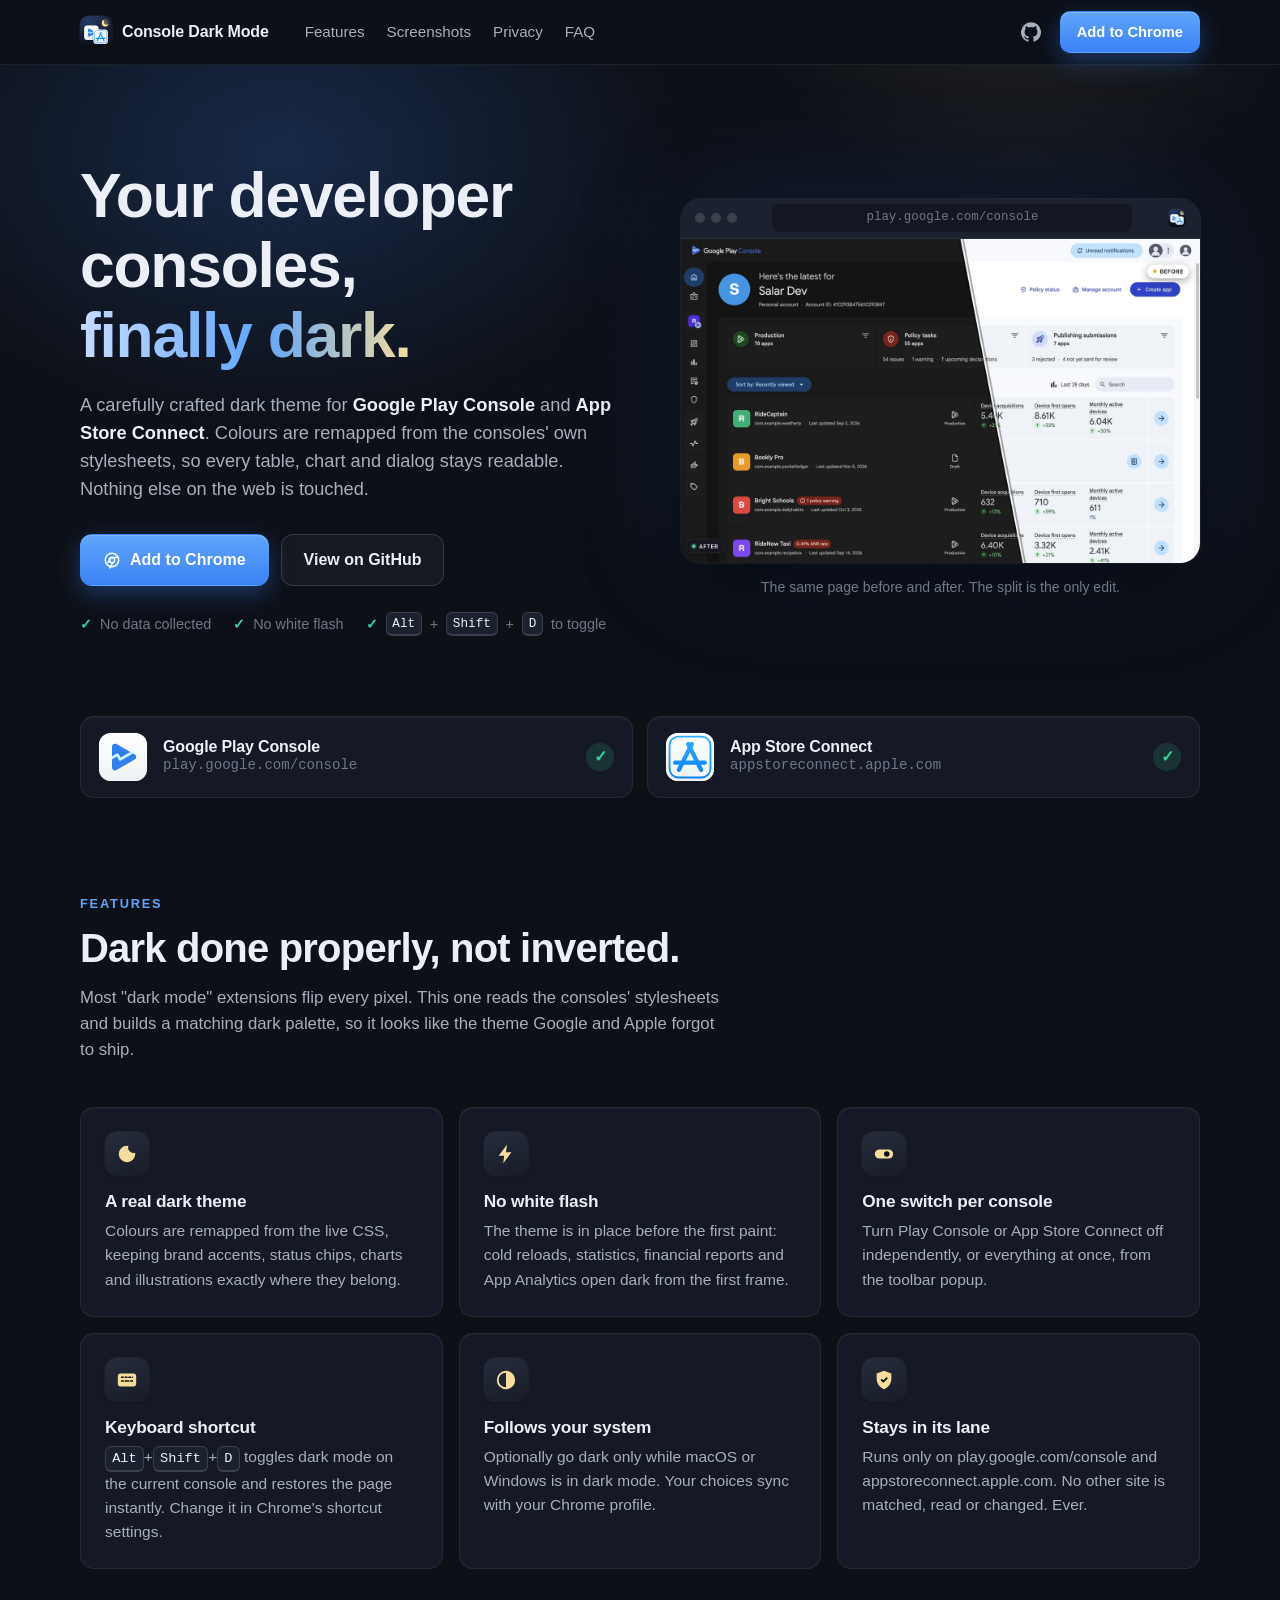
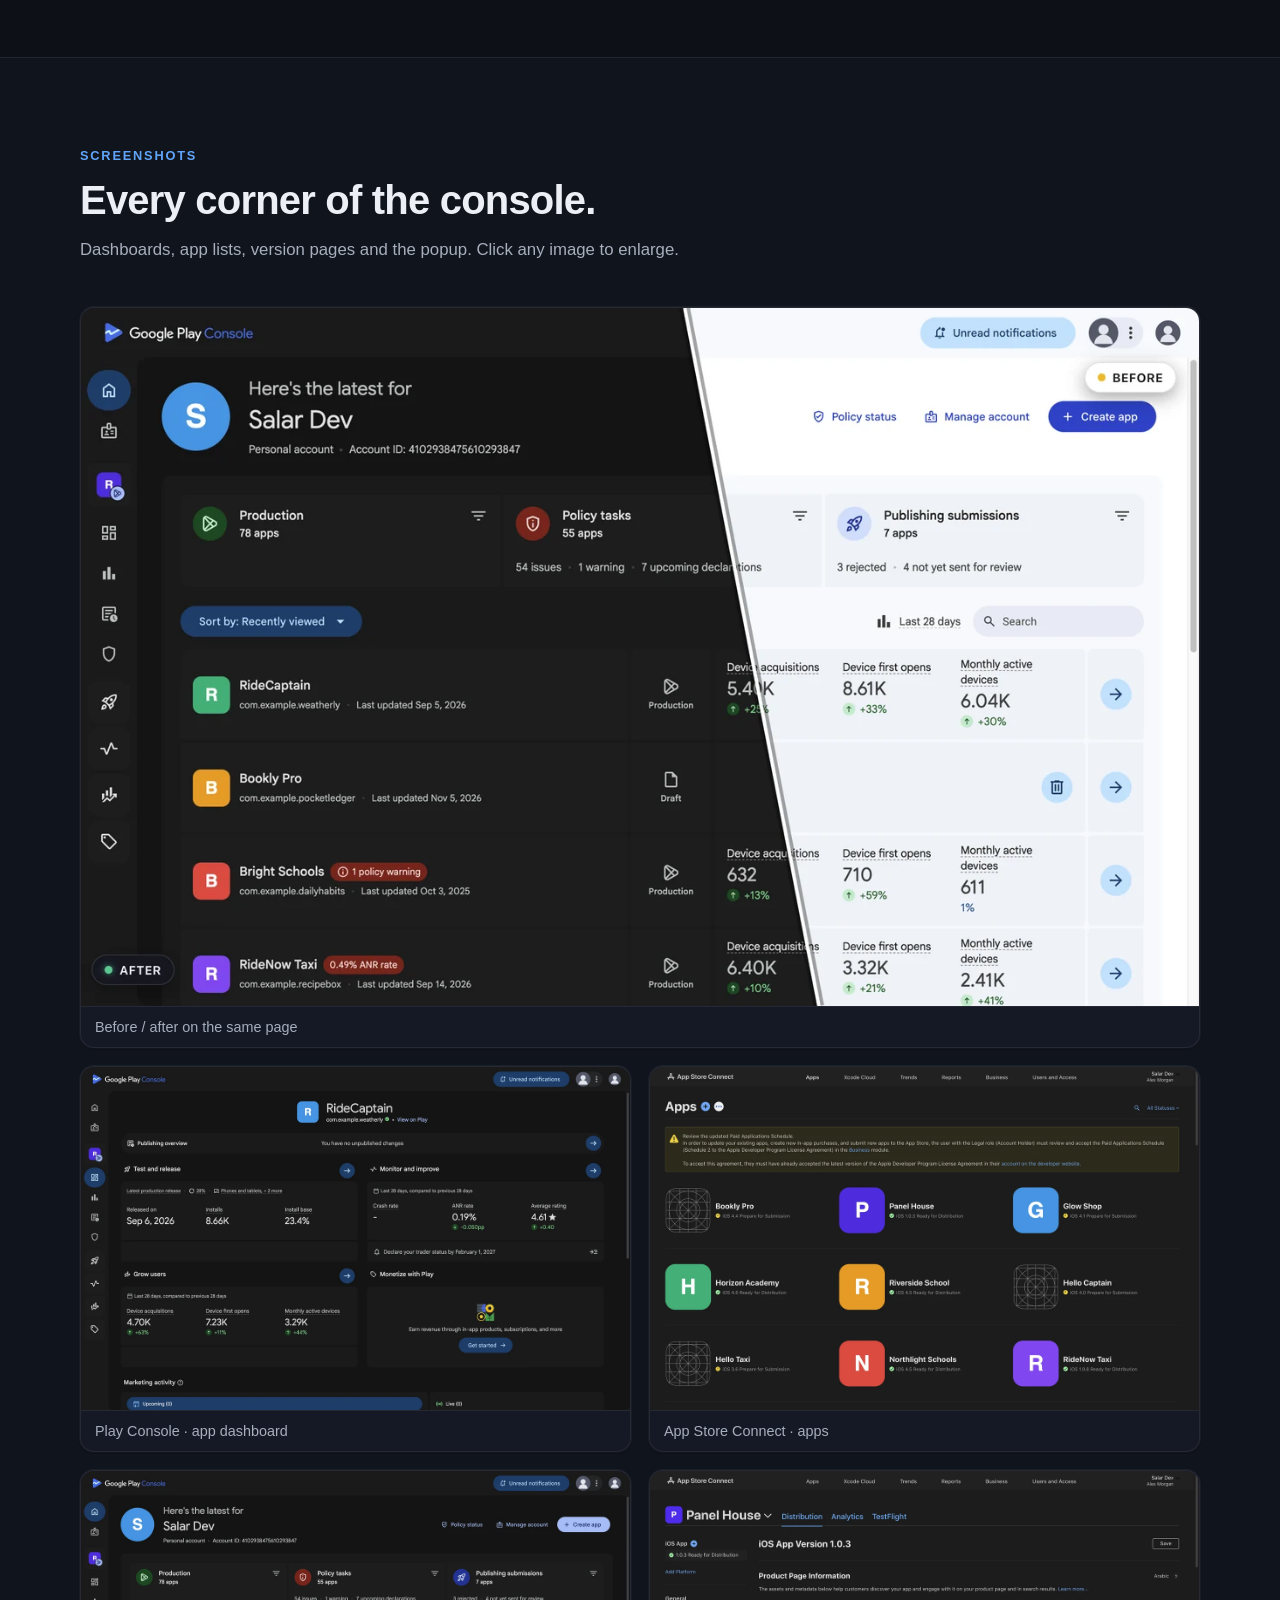
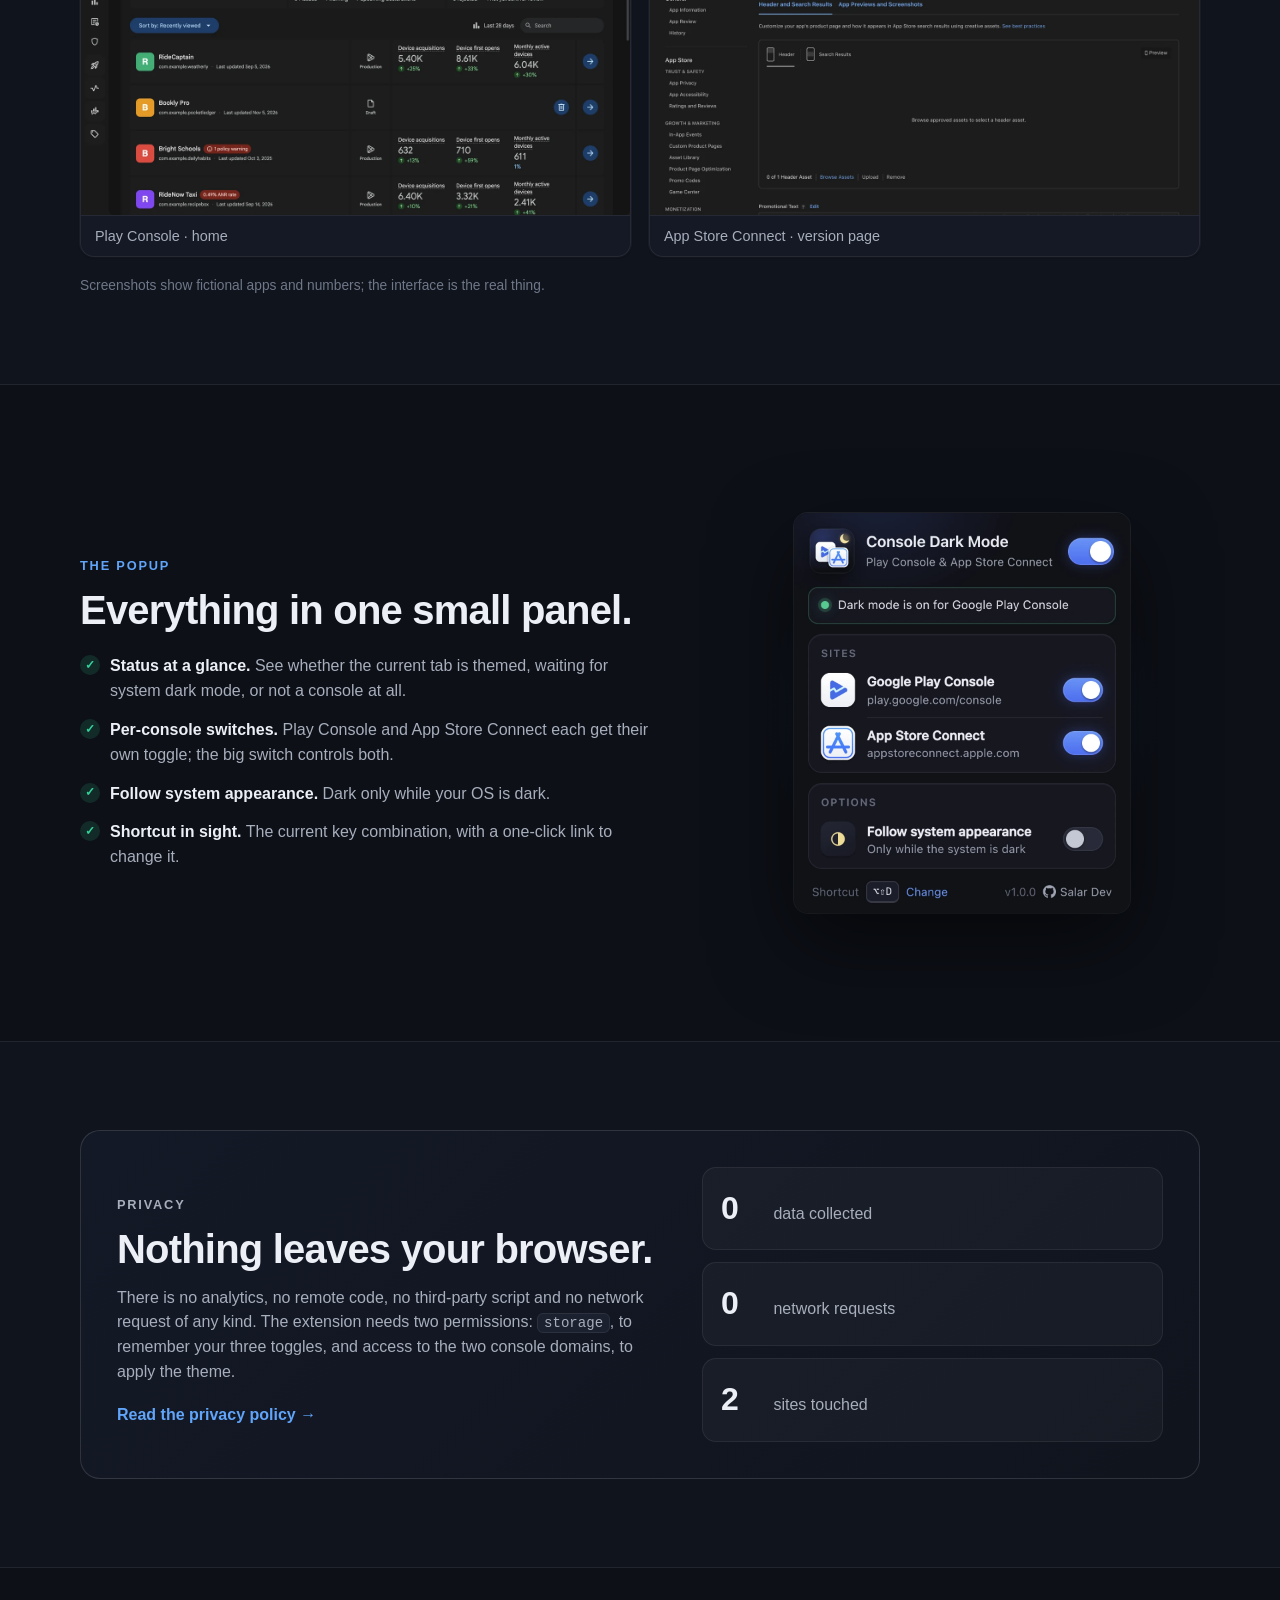
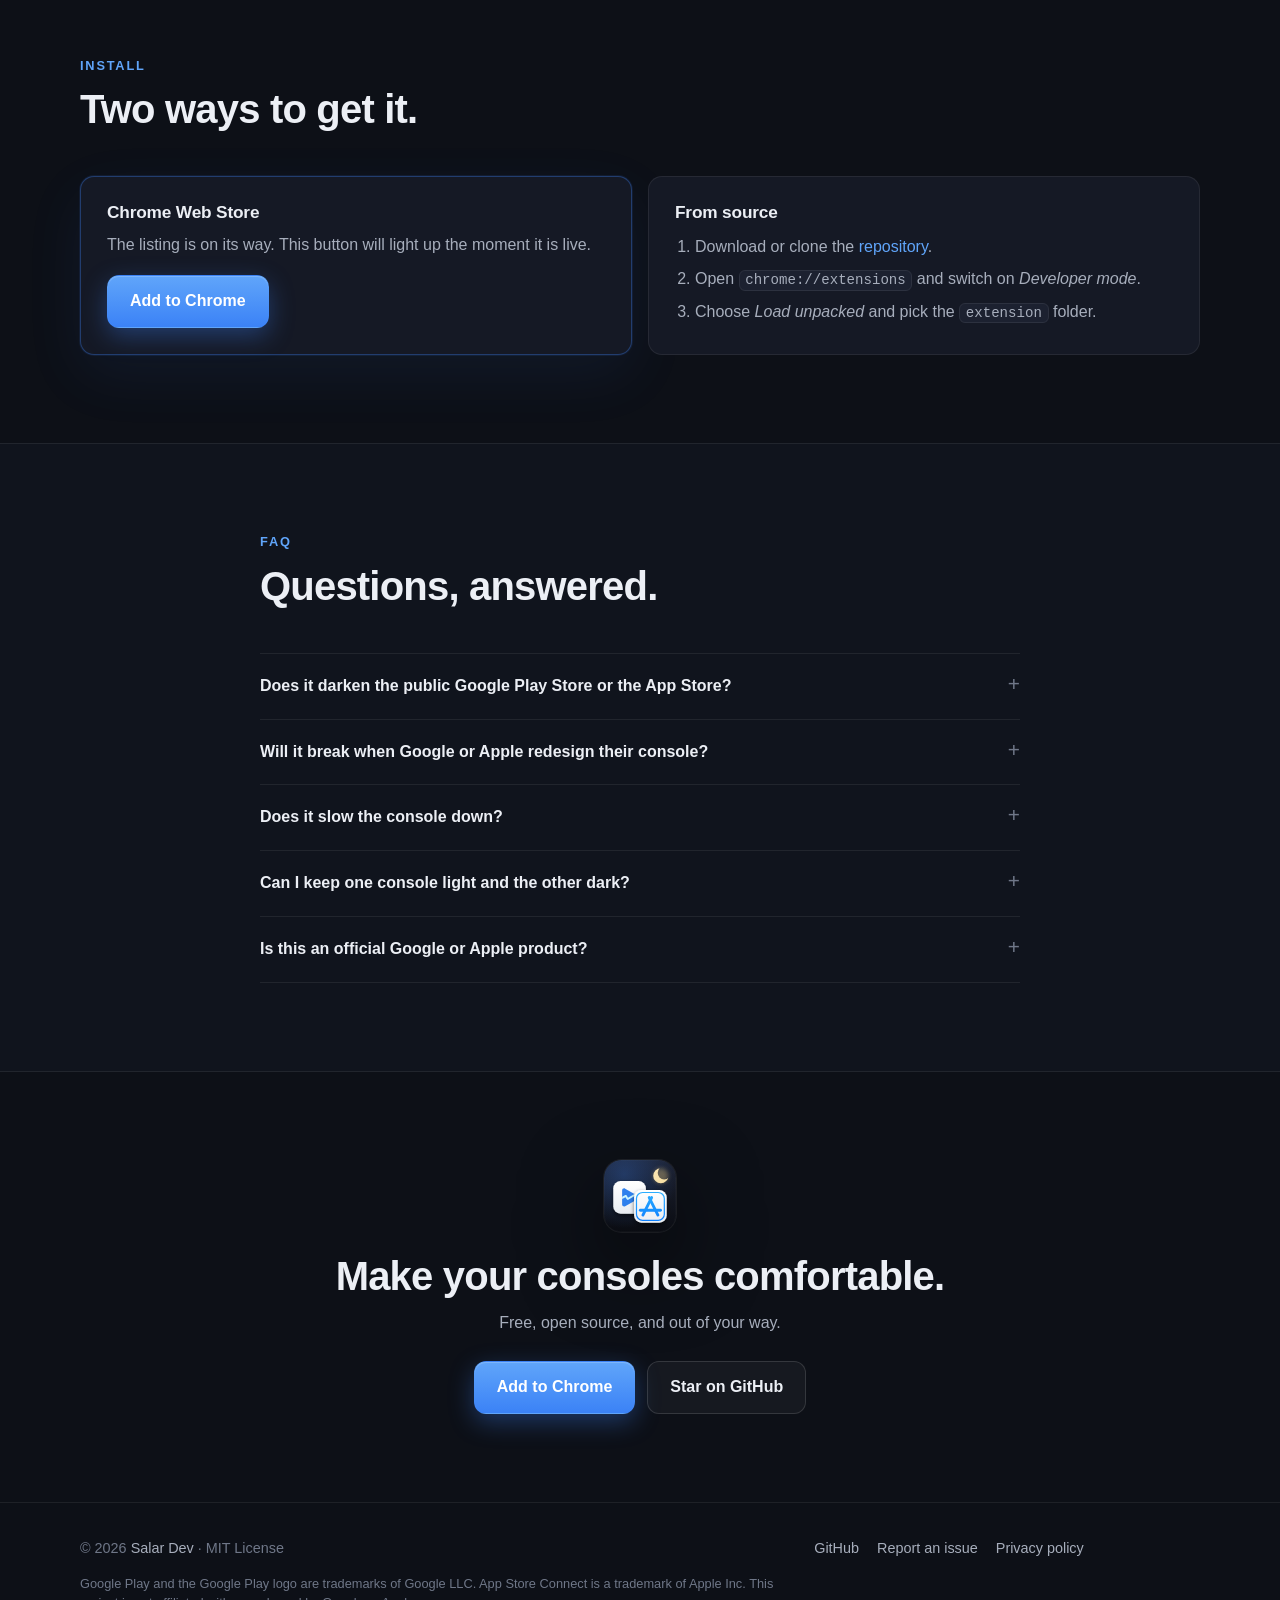
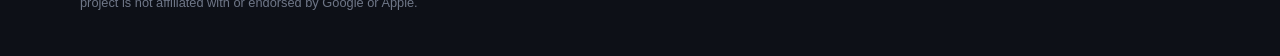
==== docs/index.html @ 0fd76e7f "Console Dark Mode 1.0.0: extension, store assets and website Dark theme for Google Play Console and " ====
<!doctype html>
<html lang="en" data-store-url="">
<head>
  <meta charset="utf-8">
  <meta name="viewport" content="width=device-width, initial-scale=1">
  <title>Console Dark Mode — dark theme for Google Play Console &amp; App Store Connect</title>
  <meta name="description" content="A carefully crafted dark theme for Google Play Console and App Store Connect. One switch per console, no white flash, no data collected. Free and open source Chrome extension.">
  <meta name="color-scheme" content="dark">
  <meta name="theme-color" content="#0d1017">
  <link rel="icon" href="assets/icon.svg" type="image/svg+xml">
  <link rel="icon" href="assets/icon-128.png" sizes="128x128" type="image/png">
  <link rel="apple-touch-icon" href="assets/apple-touch-icon.png">
  <link rel="canonical" href="https://salar-dev.github.io/console-dark-mode/">
  <meta property="og:type" content="website">
  <meta property="og:site_name" content="Console Dark Mode">
  <meta property="og:title" content="Console Dark Mode — your developer consoles, finally dark">
  <meta property="og:description" content="A carefully crafted dark theme for Google Play Console and App Store Connect. One switch per console, no white flash, no data collected.">
  <meta property="og:url" content="https://salar-dev.github.io/console-dark-mode/">
  <meta property="og:image" content="https://salar-dev.github.io/console-dark-mode/assets/og.png">
  <meta property="og:image:width" content="1200">
  <meta property="og:image:height" content="630">
  <meta name="twitter:card" content="summary_large_image">
  <link rel="stylesheet" href="style.css">
</head>
<body>

<a class="skip" href="#features">Skip to content</a>

<header class="nav">
  <div class="container nav__inner">
    <a class="brand" href="#top" aria-label="Console Dark Mode, home">
      <img src="assets/icon.svg" width="32" height="32" alt="">
      <span>Console Dark Mode</span>
    </a>
    <nav class="nav__links" aria-label="Sections">
      <a href="#features">Features</a>
      <a href="#screenshots">Screenshots</a>
      <a href="#privacy">Privacy</a>
      <a href="#faq">FAQ</a>
    </nav>
    <div class="nav__actions">
      <a class="icon-link" href="https://github.com/salar-dev/console-dark-mode" target="_blank" rel="noopener" aria-label="GitHub repository">
        <svg viewBox="0 0 16 16" width="20" height="20" aria-hidden="true" fill="currentColor"><path d="M8 .2a8 8 0 0 0-2.53 15.59c.4.07.55-.17.55-.38v-1.49c-2.23.48-2.7-.95-2.7-.95-.36-.92-.89-1.17-.89-1.17-.72-.5.06-.49.06-.49.8.06 1.23.83 1.23.83.71 1.22 1.87.87 2.33.66.07-.52.28-.87.5-1.07-1.78-.2-3.64-.89-3.64-3.95 0-.87.31-1.59.82-2.15-.08-.2-.36-1.02.08-2.12 0 0 .67-.21 2.2.82a7.6 7.6 0 0 1 4 0c1.53-1.03 2.2-.82 2.2-.82.44 1.1.16 1.92.08 2.12.51.56.82 1.28.82 2.15 0 3.07-1.87 3.75-3.65 3.95.29.25.54.73.54 1.48v2.2c0 .21.15.46.55.38A8 8 0 0 0 8 .2z"/></svg>
      </a>
      <a class="btn btn--primary btn--sm js-store" href="#install">Add to Chrome</a>
    </div>
  </div>
</header>

<main id="top">

  <!-- Hero -->
  <section class="hero">
    <div class="container hero__grid">
      <div class="hero__copy">
        <h1>Your developer consoles,<br><em>finally dark.</em></h1>
        <p class="lead">A carefully crafted dark theme for <strong>Google Play Console</strong> and <strong>App Store Connect</strong>. Colours are remapped from the consoles' own stylesheets, so every table, chart and dialog stays readable. Nothing else on the web is touched.</p>
        <div class="hero__cta">
          <a class="btn btn--primary js-store" href="#install">
            <svg viewBox="0 0 24 24" width="18" height="18" aria-hidden="true" fill="none" stroke="currentColor" stroke-width="2" stroke-linecap="round" stroke-linejoin="round"><circle cx="12" cy="12" r="9"/><circle cx="12" cy="12" r="3.5"/><path d="M12 8.5h8.2M6.6 15.6l4.1-7.1M13.3 15.5l-4.1 7"/></svg>
            Add to Chrome
          </a>
          <a class="btn btn--ghost" href="https://github.com/salar-dev/console-dark-mode" target="_blank" rel="noopener">View on GitHub</a>
        </div>
        <ul class="hero__meta" aria-label="Highlights">
          <li>No data collected</li>
          <li>No white flash</li>
          <li><kbd>Alt</kbd>+<kbd>Shift</kbd>+<kbd>D</kbd> to toggle</li>
        </ul>
      </div>
      <figure class="hero__visual">
        <div class="browser">
          <div class="browser__bar" aria-hidden="true">
            <span class="browser__dots"><i></i><i></i><i></i></span>
            <span class="browser__url">play.google.com/console</span>
            <img class="browser__ext" src="assets/icon.svg" width="18" height="18" alt="">
          </div>
          <img src="assets/before-after.webp" width="1280" height="800" alt="Google Play Console home page, light on the right and dark on the left" fetchpriority="high">
        </div>
        <figcaption>The same page before and after. The split is the only edit.</figcaption>
      </figure>
    </div>
  </section>

  <!-- Supported consoles -->
  <section class="consoles" aria-labelledby="consoles-title">
    <div class="container">
      <h2 id="consoles-title" class="visually-hidden">Supported consoles</h2>
      <div class="consoles__grid">
        <div class="console-card">
          <img src="assets/play-console.svg" width="48" height="48" alt="">
          <div>
            <h3>Google Play Console</h3>
            <p>play.google.com/console</p>
          </div>
          <span class="check" aria-label="Supported">✓</span>
        </div>
        <div class="console-card">
          <img src="assets/app-store-connect.svg" width="48" height="48" alt="">
          <div>
            <h3>App Store Connect</h3>
            <p>appstoreconnect.apple.com</p>
          </div>
          <span class="check" aria-label="Supported">✓</span>
        </div>
      </div>
    </div>
  </section>

  <!-- Features -->
  <section id="features" class="section">
    <div class="container">
      <header class="section__head">
        <p class="kicker">Features</p>
        <h2>Dark done properly, not inverted.</h2>
        <p>Most "dark mode" extensions flip every pixel. This one reads the consoles' stylesheets and builds a matching dark palette, so it looks like the theme Google and Apple forgot to ship.</p>
      </header>
      <div class="features">
        <article class="feature">
          <span class="feature__icon"><svg viewBox="0 0 24 24" aria-hidden="true"><path d="M12 3a9 9 0 1 0 9 9c0-.5 0-.9-.1-1.4A6 6 0 0 1 13.4 3.1 9 9 0 0 0 12 3z"/></svg></span>
          <h3>A real dark theme</h3>
          <p>Colours are remapped from the live CSS, keeping brand accents, status chips, charts and illustrations exactly where they belong.</p>
        </article>
        <article class="feature">
          <span class="feature__icon"><svg viewBox="0 0 24 24" aria-hidden="true"><path d="M13 2 4 14h6l-1 8 9-12h-6l1-8z"/></svg></span>
          <h3>No white flash</h3>
          <p>The theme is in place before the first paint: cold reloads, statistics, financial reports and App Analytics open dark from the first frame.</p>
        </article>
        <article class="feature">
          <span class="feature__icon"><svg viewBox="0 0 24 24" aria-hidden="true"><rect x="2" y="7" width="20" height="10" rx="5"/><circle cx="15" cy="12" r="3" fill="var(--bg)"/></svg></span>
          <h3>One switch per console</h3>
          <p>Turn Play Console or App Store Connect off independently, or everything at once, from the toolbar popup.</p>
        </article>
        <article class="feature">
          <span class="feature__icon"><svg viewBox="0 0 24 24" aria-hidden="true"><rect x="2" y="5" width="20" height="14" rx="3"/><path d="M6 9h2M10 9h2M14 9h2M18 9h0M6 13h2M10 13h4M16 13h2" stroke="var(--bg)" stroke-width="1.6" stroke-linecap="round"/></svg></span>
          <h3>Keyboard shortcut</h3>
          <p><kbd>Alt</kbd>+<kbd>Shift</kbd>+<kbd>D</kbd> toggles dark mode on the current console and restores the page instantly. Change it in Chrome's shortcut settings.</p>
        </article>
        <article class="feature">
          <span class="feature__icon"><svg viewBox="0 0 24 24" aria-hidden="true"><circle cx="12" cy="12" r="9" fill="none" stroke="currentColor" stroke-width="2"/><path d="M12 3a9 9 0 0 1 0 18z"/></svg></span>
          <h3>Follows your system</h3>
          <p>Optionally go dark only while macOS or Windows is in dark mode. Your choices sync with your Chrome profile.</p>
        </article>
        <article class="feature">
          <span class="feature__icon"><svg viewBox="0 0 24 24" aria-hidden="true"><path d="M12 2 4 5v6c0 5 3.4 9.3 8 11 4.6-1.7 8-6 8-11V5l-8-3z"/><path d="m9.5 12 1.8 1.8L15 10" fill="none" stroke="var(--bg)" stroke-width="2" stroke-linecap="round" stroke-linejoin="round"/></svg></span>
          <h3>Stays in its lane</h3>
          <p>Runs only on play.google.com/console and appstoreconnect.apple.com. No other site is matched, read or changed. Ever.</p>
        </article>
      </div>
    </div>
  </section>

  <!-- Screenshots -->
  <section id="screenshots" class="section section--alt">
    <div class="container">
      <header class="section__head">
        <p class="kicker">Screenshots</p>
        <h2>Every corner of the console.</h2>
        <p>Dashboards, app lists, version pages and the popup. Click any image to enlarge.</p>
      </header>
      <div class="shots">
        <button class="shot shot--wide" type="button" data-full="assets/before-after.webp" data-alt="Google Play Console home, before and after">
          <img src="assets/before-after.webp" width="1280" height="800" alt="Google Play Console home, before and after" loading="lazy">
          <span>Before / after on the same page</span>
        </button>
        <button class="shot" type="button" data-full="assets/play-console-dashboard.webp" data-alt="Google Play Console app dashboard in dark mode">
          <img src="assets/play-console-dashboard.webp" width="1280" height="800" alt="Google Play Console app dashboard in dark mode" loading="lazy">
          <span>Play Console · app dashboard</span>
        </button>
        <button class="shot" type="button" data-full="assets/app-store-connect-apps.webp" data-alt="App Store Connect apps list in dark mode">
          <img src="assets/app-store-connect-apps.webp" width="1280" height="800" alt="App Store Connect apps list in dark mode" loading="lazy">
          <span>App Store Connect · apps</span>
        </button>
        <button class="shot" type="button" data-full="assets/play-console-home.webp" data-alt="Google Play Console home in dark mode">
          <img src="assets/play-console-home.webp" width="1280" height="800" alt="Google Play Console home in dark mode" loading="lazy">
          <span>Play Console · home</span>
        </button>
        <button class="shot" type="button" data-full="assets/app-store-connect-app.webp" data-alt="App Store Connect app version page in dark mode">
          <img src="assets/app-store-connect-app.webp" width="1280" height="800" alt="App Store Connect app version page in dark mode" loading="lazy">
          <span>App Store Connect · version page</span>
        </button>
      </div>
      <p class="note">Screenshots show fictional apps and numbers; the interface is the real thing.</p>
    </div>
  </section>

  <!-- Popup -->
  <section class="section popup-section" aria-labelledby="popup-title">
    <div class="container popup-section__grid">
      <div>
        <p class="kicker">The popup</p>
        <h2 id="popup-title">Everything in one small panel.</h2>
        <ul class="checklist">
          <li><strong>Status at a glance.</strong> See whether the current tab is themed, waiting for system dark mode, or not a console at all.</li>
          <li><strong>Per-console switches.</strong> Play Console and App Store Connect each get their own toggle; the big switch controls both.</li>
          <li><strong>Follow system appearance.</strong> Dark only while your OS is dark.</li>
          <li><strong>Shortcut in sight.</strong> The current key combination, with a one-click link to change it.</li>
        </ul>
      </div>
      <figure class="popup-figure">
        <img src="assets/popup-ui.webp" width="1008" height="1200" alt="The extension popup: a master switch, a status line, switches for Google Play Console and App Store Connect, and a follow-system option" loading="lazy">
      </figure>
    </div>
  </section>

  <!-- Privacy -->
  <section id="privacy" class="section section--alt">
    <div class="container">
      <div class="privacy-card">
        <div>
          <p class="kicker">Privacy</p>
          <h2>Nothing leaves your browser.</h2>
          <p>There is no analytics, no remote code, no third-party script and no network request of any kind. The extension needs two permissions: <code>storage</code>, to remember your three toggles, and access to the two console domains, to apply the theme.</p>
          <a class="link-arrow" href="privacy.html">Read the privacy policy</a>
        </div>
        <ul class="privacy-facts" aria-label="Privacy facts">
          <li><span>0</span>data collected</li>
          <li><span>0</span>network requests</li>
          <li><span>2</span>sites touched</li>
        </ul>
      </div>
    </div>
  </section>

  <!-- Install -->
  <section id="install" class="section">
    <div class="container">
      <header class="section__head">
        <p class="kicker">Install</p>
        <h2>Two ways to get it.</h2>
      </header>
      <div class="install">
        <article class="install__card install__card--store">
          <h3>Chrome Web Store</h3>
          <p class="js-store-copy">The listing is on its way. This button will light up the moment it is live.</p>
          <a class="btn btn--primary js-store" href="#install">Add to Chrome</a>
        </article>
        <article class="install__card">
          <h3>From source</h3>
          <ol>
            <li>Download or clone the <a href="https://github.com/salar-dev/console-dark-mode" target="_blank" rel="noopener">repository</a>.</li>
            <li>Open <code>chrome://extensions</code> and switch on <em>Developer mode</em>.</li>
            <li>Choose <em>Load unpacked</em> and pick the <code>extension</code> folder.</li>
          </ol>
        </article>
      </div>
    </div>
  </section>

  <!-- FAQ -->
  <section id="faq" class="section section--alt">
    <div class="container container--narrow">
      <header class="section__head">
        <p class="kicker">FAQ</p>
        <h2>Questions, answered.</h2>
      </header>
      <details>
        <summary>Does it darken the public Google Play Store or the App Store?</summary>
        <p>No. It only runs on the two developer consoles: play.google.com/console and appstoreconnect.apple.com. The public stores, Google Search, Gmail and everything else are left exactly as they are.</p>
      </details>
      <details>
        <summary>Will it break when Google or Apple redesign their console?</summary>
        <p>The dark palette is generated from the consoles' live stylesheets rather than hard-coded, so most changes are absorbed automatically. If something looks off after an update, open an issue on GitHub with a screenshot and the page URL.</p>
      </details>
      <details>
        <summary>Does it slow the console down?</summary>
        <p>No. It is a stylesheet injected before the first paint plus a small script that keeps the theme in sync with the page. There are no network requests.</p>
      </details>
      <details>
        <summary>Can I keep one console light and the other dark?</summary>
        <p>Yes. Each console has its own switch in the popup. The keyboard shortcut toggles the console you are currently on.</p>
      </details>
      <details>
        <summary>Is this an official Google or Apple product?</summary>
        <p>No. Console Dark Mode is an independent, open-source project by Salar Dev and is not affiliated with or endorsed by Google or Apple.</p>
      </details>
    </div>
  </section>

  <!-- Final CTA -->
  <section class="section cta-final">
    <div class="container">
      <img src="assets/icon.svg" width="72" height="72" alt="">
      <h2>Make your consoles comfortable.</h2>
      <p>Free, open source, and out of your way.</p>
      <div class="hero__cta hero__cta--center">
        <a class="btn btn--primary js-store" href="#install">Add to Chrome</a>
        <a class="btn btn--ghost" href="https://github.com/salar-dev/console-dark-mode" target="_blank" rel="noopener">Star on GitHub</a>
      </div>
    </div>
  </section>

</main>

<footer class="footer">
  <div class="container footer__inner">
    <p>© <span id="year">2026</span> <a href="https://github.com/salar-dev" target="_blank" rel="noopener">Salar Dev</a> · MIT License</p>
    <nav aria-label="Footer">
      <a href="https://github.com/salar-dev/console-dark-mode" target="_blank" rel="noopener">GitHub</a>
      <a href="https://github.com/salar-dev/console-dark-mode/issues" target="_blank" rel="noopener">Report an issue</a>
      <a href="privacy.html">Privacy policy</a>
    </nav>
    <p class="footer__legal">Google Play and the Google Play logo are trademarks of Google LLC. App Store Connect is a trademark of Apple Inc. This project is not affiliated with or endorsed by Google or Apple.</p>
  </div>
</footer>

<dialog id="lightbox" class="lightbox" aria-label="Enlarged screenshot">
  <button class="lightbox__close" type="button" aria-label="Close">×</button>
  <img src="" alt="">
</dialog>

<script src="main.js"></script>
</body>
</html>
---- docs/style.css ----
/* Console Dark Mode — landing page. Plain CSS, system fonts, no external requests. */

:root {
  color-scheme: dark;
  --bg: #0d1017;
  --bg-2: #10141d;
  --surface: #151925;
  --surface-2: #1c2130;
  --line: rgba(255, 255, 255, 0.07);
  --line-strong: rgba(255, 255, 255, 0.13);
  --text: #eceff5;
  --text-2: #a7aebc;
  --text-3: #6f7788;
  --accent: #3b82f6;
  --accent-2: #60a5fa;
  --ok: #34d399;
  --moon: #f6dd9d;
  --radius: 14px;
  --radius-lg: 20px;
  --shadow: 0 1px 2px rgba(0, 0, 0, 0.45), 0 0 0 1px rgba(255, 255, 255, 0.05);
  --shadow-lg: 0 30px 80px rgba(0, 0, 0, 0.55), 0 0 0 1px rgba(255, 255, 255, 0.08);
  --font: -apple-system, BlinkMacSystemFont, "SF Pro Text", "Segoe UI", Roboto, "Helvetica Neue", Arial, sans-serif;
  --mono: ui-monospace, "SF Mono", SFMono-Regular, Menlo, Consolas, monospace;
  --container: 1120px;
}

* { box-sizing: border-box; }
html { scroll-behavior: smooth; -webkit-text-size-adjust: 100%; }
body {
  margin: 0;
  background: var(--bg);
  color: var(--text);
  font-family: var(--font);
  font-size: 16px;
  line-height: 1.55;
  -webkit-font-smoothing: antialiased;
}
img, svg { display: block; max-width: 100%; height: auto; }
a { color: var(--accent-2); text-decoration: none; }
a:hover { text-decoration: underline; }
h1, h2, h3 { margin: 0; font-weight: 700; letter-spacing: -0.02em; line-height: 1.12; }
h1 { font-size: clamp(2.3rem, 5.2vw, 3.9rem); }
h2 { font-size: clamp(1.7rem, 3.4vw, 2.5rem); }
h3 { font-size: 1.08rem; letter-spacing: -0.01em; }
p { margin: 0; }
code, kbd { font-family: var(--mono); font-size: 0.88em; }
code { background: var(--surface-2); border: 1px solid var(--line); border-radius: 6px; padding: 0.08em 0.4em; }
kbd {
  display: inline-block; padding: 0.05em 0.45em; border-radius: 6px;
  background: var(--surface-2); border: 1px solid var(--line-strong); border-bottom-width: 2px; color: var(--text);
}
:focus-visible { outline: 2px solid var(--accent-2); outline-offset: 3px; }

.container { width: min(var(--container), 100% - 40px); margin-inline: auto; }
.container--narrow { max-width: 760px; }
.visually-hidden { position: absolute; width: 1px; height: 1px; overflow: hidden; clip: rect(0 0 0 0); white-space: nowrap; }
.skip { position: absolute; left: 12px; top: -60px; padding: 8px 12px; background: var(--accent); color: #fff; border-radius: 8px; z-index: 100; }
.skip:focus { top: 12px; }

/* ---------- Nav ---------- */
.nav {
  position: sticky; top: 0; z-index: 50;
  background: rgba(13, 16, 23, 0.75);
  backdrop-filter: saturate(140%) blur(14px);
  -webkit-backdrop-filter: saturate(140%) blur(14px);
  border-bottom: 1px solid var(--line);
}
.nav__inner { display: flex; align-items: center; gap: 24px; height: 64px; }
.brand { display: flex; align-items: center; gap: 10px; color: var(--text); font-weight: 650; letter-spacing: -0.01em; }
.brand:hover { text-decoration: none; }
.brand img { border-radius: 8px; box-shadow: var(--shadow); }
.nav__links { display: flex; gap: 22px; margin-left: 12px; }
.nav__links a { color: var(--text-2); font-size: 0.95rem; }
.nav__links a:hover { color: var(--text); text-decoration: none; }
.nav__actions { margin-left: auto; display: flex; align-items: center; gap: 10px; }
.icon-link { display: grid; place-items: center; width: 38px; height: 38px; border-radius: 10px; color: var(--text-2); }
.icon-link:hover { color: var(--text); background: rgba(255, 255, 255, 0.05); }

/* ---------- Buttons ---------- */
.btn {
  display: inline-flex; align-items: center; justify-content: center; gap: 9px;
  padding: 13px 22px; border-radius: 12px; font-weight: 600; font-size: 1rem;
  border: 1px solid transparent; cursor: pointer; white-space: nowrap;
  transition: transform 0.15s ease, background 0.15s ease, border-color 0.15s ease, box-shadow 0.15s ease;
}
.btn:hover { text-decoration: none; transform: translateY(-1px); }
.btn--sm { padding: 9px 16px; font-size: 0.92rem; border-radius: 10px; }
.btn--primary {
  color: #fff;
  background: linear-gradient(180deg, var(--accent-2), var(--accent));
  box-shadow: 0 8px 24px rgba(59, 130, 246, 0.35), inset 0 1px 0 rgba(255, 255, 255, 0.18);
}
.btn--primary:hover { box-shadow: 0 12px 30px rgba(59, 130, 246, 0.45), inset 0 1px 0 rgba(255, 255, 255, 0.18); }
.btn--ghost { color: var(--text); background: rgba(255, 255, 255, 0.04); border-color: var(--line-strong); }
.btn--ghost:hover { background: rgba(255, 255, 255, 0.08); }

/* ---------- Hero ---------- */
.hero { position: relative; padding: 72px 0 40px; overflow: hidden; isolation: isolate; }
.hero::before {
  content: ""; position: absolute; inset: -200px 0 auto; height: 720px; z-index: -1; pointer-events: none;
  background:
    radial-gradient(45% 55% at 22% 40%, rgba(59, 130, 246, 0.22), transparent 70%),
    radial-gradient(30% 40% at 80% 20%, rgba(246, 221, 157, 0.08), transparent 70%);
}
.hero::after {
  content: ""; position: absolute; inset: 0; z-index: -1; opacity: 0.4; pointer-events: none;
  background-image: linear-gradient(rgba(255,255,255,0.035) 1px, transparent 1px), linear-gradient(90deg, rgba(255,255,255,0.035) 1px, transparent 1px);
  background-size: 32px 32px;
  -webkit-mask-image: radial-gradient(60% 70% at 30% 30%, #000, transparent);
  mask-image: radial-gradient(60% 70% at 30% 30%, #000, transparent);
}
.hero__grid { display: grid; gap: 48px; align-items: center; }
.hero h1 { margin-top: 0; }
.hero h1 em { font-style: normal; background: linear-gradient(90deg, #c7dcff, var(--accent-2) 55%, var(--moon)); -webkit-background-clip: text; background-clip: text; color: transparent; }
.lead { margin-top: 20px; font-size: 1.14rem; color: var(--text-2); max-width: 560px; }
.lead strong { color: var(--text); font-weight: 600; }
.hero__cta { display: flex; flex-wrap: wrap; gap: 12px; margin-top: 30px; }
.hero__cta--center { justify-content: center; }
.hero__meta { display: flex; flex-wrap: wrap; gap: 8px 22px; margin: 26px 0 0; padding: 0; list-style: none; color: var(--text-3); font-size: 0.9rem; }
.hero__meta li { display: flex; align-items: center; gap: 8px; }
.hero__meta li::before { content: "✓"; color: var(--ok); font-weight: 700; }

.hero__visual { margin: 0; }
.hero__visual figcaption { margin-top: 14px; text-align: center; color: var(--text-3); font-size: 0.88rem; }
.browser {
  border-radius: var(--radius-lg); overflow: hidden; background: var(--surface);
  box-shadow: var(--shadow-lg), 0 0 120px rgba(59, 130, 246, 0.18);
}
.browser__bar { display: flex; align-items: center; gap: 12px; height: 40px; padding: 0 14px; background: var(--surface-2); border-bottom: 1px solid var(--line); }
.browser__dots { display: flex; gap: 6px; }
.browser__dots i { width: 10px; height: 10px; border-radius: 50%; background: rgba(255,255,255,0.14); }
.browser__url {
  flex: 1; max-width: 360px; margin-inline: auto; padding: 4px 12px; border-radius: 8px;
  background: rgba(0,0,0,0.3); color: var(--text-3); font-size: 0.78rem; text-align: center; font-family: var(--mono);
}
.browser__ext { border-radius: 5px; }

/* ---------- Consoles ---------- */
.consoles { padding: 24px 0 8px; }
.consoles__grid { display: grid; gap: 14px; }
.console-card {
  display: flex; align-items: center; gap: 16px; padding: 16px 18px;
  background: var(--surface); border: 1px solid var(--line); border-radius: var(--radius); box-shadow: inset 0 1px 0 rgba(255,255,255,0.03);
}
.console-card img { border-radius: 12px; box-shadow: var(--shadow); background: #fff; }
.console-card h3 { font-size: 1rem; }
.console-card p { color: var(--text-3); font-size: 0.88rem; font-family: var(--mono); }
.console-card .check { margin-left: auto; display: grid; place-items: center; width: 28px; height: 28px; border-radius: 50%; background: rgba(52, 211, 153, 0.14); color: var(--ok); font-weight: 700; }

/* ---------- Sections ---------- */
.section { padding: 88px 0; }
.section--alt { background: var(--bg-2); border-top: 1px solid var(--line); border-bottom: 1px solid var(--line); }
.section__head { max-width: 640px; margin-bottom: 44px; }
.section__head p:not(.kicker) { margin-top: 14px; color: var(--text-2); font-size: 1.05rem; }
.kicker { margin-bottom: 12px; color: var(--accent-2); font-size: 0.8rem; font-weight: 700; letter-spacing: 0.14em; text-transform: uppercase; }

/* ---------- Features ---------- */
.features { display: grid; gap: 16px; }
.feature {
  padding: 24px; background: var(--surface); border: 1px solid var(--line); border-radius: var(--radius);
  box-shadow: inset 0 1px 0 rgba(255,255,255,0.03);
  transition: border-color 0.15s ease, transform 0.15s ease;
}
.feature:hover { border-color: var(--line-strong); transform: translateY(-2px); }
.feature__icon {
  display: grid; place-items: center; width: 44px; height: 44px; margin-bottom: 16px; border-radius: 12px;
  background: linear-gradient(160deg, #262c3c, #181c28); color: var(--moon); box-shadow: var(--shadow);
}
.feature__icon svg { width: 22px; height: 22px; fill: currentColor; }
.feature p { margin-top: 8px; color: var(--text-2); font-size: 0.97rem; }

/* ---------- Screenshots ---------- */
.shots { display: grid; gap: 18px; }
.shot {
  appearance: none; padding: 0; margin: 0; border: 1px solid var(--line); border-radius: var(--radius);
  background: var(--surface); color: inherit; cursor: zoom-in; text-align: left; overflow: hidden;
  box-shadow: var(--shadow); transition: transform 0.15s ease, border-color 0.15s ease;
}
.shot:hover { transform: translateY(-2px); border-color: var(--line-strong); }
.shot img { width: 100%; aspect-ratio: 16 / 10; object-fit: cover; }
.shot span { display: block; padding: 12px 14px; color: var(--text-2); font-size: 0.9rem; border-top: 1px solid var(--line); }
.note { margin-top: 18px; color: var(--text-3); font-size: 0.86rem; }

/* ---------- Popup section ---------- */
.popup-section__grid { display: grid; gap: 40px; align-items: center; }
.checklist { margin: 22px 0 0; padding: 0; list-style: none; display: grid; gap: 14px; color: var(--text-2); }
.checklist li { position: relative; padding-left: 30px; }
.checklist li::before {
  content: "✓"; position: absolute; left: 0; top: 1px; width: 20px; height: 20px; border-radius: 50%;
  display: grid; place-items: center; font-size: 0.75rem; font-weight: 700;
  background: rgba(52, 211, 153, 0.14); color: var(--ok);
}
.checklist strong { color: var(--text); font-weight: 600; }
.popup-figure { margin: 0; display: grid; place-items: center; padding: 40px 20px; border-radius: var(--radius-lg);
  background: radial-gradient(60% 60% at 50% 50%, rgba(59,130,246,0.18), transparent 70%); }
.popup-figure img { width: 336px; border-radius: 14px; box-shadow: var(--shadow-lg); }

/* ---------- Privacy ---------- */
.privacy-card {
  display: grid; gap: 32px; padding: 36px; border-radius: var(--radius-lg);
  background: linear-gradient(135deg, #141927, #10141d); border: 1px solid var(--line-strong);
}
.privacy-card > div > p { margin-top: 14px; color: var(--text-2); }
.link-arrow { display: inline-block; margin-top: 18px; font-weight: 600; }
.link-arrow::after { content: " →"; }
.privacy-facts { margin: 0; padding: 0; list-style: none; display: grid; gap: 12px; }
.privacy-facts li {
  display: flex; align-items: baseline; gap: 14px; padding: 16px 18px; border-radius: var(--radius);
  background: rgba(255,255,255,0.03); border: 1px solid var(--line); color: var(--text-2);
}
.privacy-facts span { font-size: 2rem; font-weight: 750; letter-spacing: -0.03em; color: var(--text); min-width: 1.2em; }

/* ---------- Install ---------- */
.install { display: grid; gap: 16px; }
.install__card { padding: 26px; background: var(--surface); border: 1px solid var(--line); border-radius: var(--radius); }
.install__card--store { border-color: rgba(59, 130, 246, 0.35); box-shadow: 0 0 0 1px rgba(59,130,246,0.1), 0 20px 60px rgba(59,130,246,0.08); }
.install__card p { margin: 10px 0 18px; color: var(--text-2); }
.install__card ol { margin: 12px 0 0; padding-left: 20px; color: var(--text-2); display: grid; gap: 8px; }

/* ---------- FAQ ---------- */
details { border-top: 1px solid var(--line); padding: 6px 0; }
details:last-of-type { border-bottom: 1px solid var(--line); }
summary { cursor: pointer; padding: 14px 0; font-weight: 600; list-style: none; display: flex; justify-content: space-between; gap: 16px; }
summary::-webkit-details-marker { display: none; }
summary::after { content: "+"; color: var(--text-3); font-weight: 400; font-size: 1.3rem; line-height: 1; }
details[open] summary::after { content: "−"; }
details p { padding: 0 0 16px; color: var(--text-2); }

/* ---------- Final CTA ---------- */
.cta-final { text-align: center; }
.cta-final img { margin: 0 auto 22px; border-radius: 18px; box-shadow: var(--shadow-lg); }
.cta-final p { margin-top: 12px; color: var(--text-2); }
.cta-final .hero__cta { margin-top: 26px; }

/* ---------- Footer ---------- */
.footer { border-top: 1px solid var(--line); padding: 34px 0 44px; color: var(--text-3); font-size: 0.9rem; }
.footer__inner { display: grid; gap: 14px; }
.footer nav { display: flex; flex-wrap: wrap; gap: 18px; }
.footer nav a, .footer a { color: var(--text-2); }
.footer__legal { font-size: 0.8rem; max-width: 720px; }

/* ---------- Lightbox ---------- */
.lightbox { border: 0; padding: 0; background: transparent; max-width: min(96vw, 1400px); max-height: 92vh; }
.lightbox::backdrop { background: rgba(5, 7, 12, 0.88); backdrop-filter: blur(6px); }
.lightbox img { max-width: 96vw; max-height: 88vh; width: auto; height: auto; border-radius: 12px; box-shadow: var(--shadow-lg); }
.lightbox__close {
  position: fixed; top: 16px; right: 16px; width: 44px; height: 44px; border-radius: 50%; border: 1px solid var(--line-strong);
  background: var(--surface); color: var(--text); font-size: 26px; line-height: 1; cursor: pointer;
}

/* ---------- Privacy page ---------- */
.doc { padding: 56px 0 80px; }
.doc .container { max-width: 760px; }
.doc h1 { font-size: clamp(2rem, 4vw, 2.8rem); }
.doc .updated { margin-top: 10px; color: var(--text-3); font-size: 0.9rem; }
.doc h2 { font-size: 1.35rem; margin-top: 40px; }
.doc p, .doc li { margin-top: 12px; color: var(--text-2); }
.doc ul { padding-left: 20px; }
.doc table { width: 100%; margin-top: 16px; border-collapse: collapse; font-size: 0.95rem; }
.doc th, .doc td { text-align: left; padding: 12px 12px; border-bottom: 1px solid var(--line); vertical-align: top; color: var(--text-2); }
.doc th { color: var(--text); font-weight: 600; }
.doc .back { display: inline-block; margin-bottom: 28px; color: var(--text-2); }
.doc .back::before { content: "← "; }

/* ---------- Responsive ---------- */
@media (min-width: 640px) {
  .consoles__grid, .install, .shots { grid-template-columns: 1fr 1fr; }
  .shot--wide { grid-column: 1 / -1; }
  .features { grid-template-columns: 1fr 1fr; }
  .privacy-facts { grid-template-columns: repeat(3, 1fr); }
}
@media (min-width: 960px) {
  .hero { padding: 96px 0 56px; }
  .hero__grid { grid-template-columns: 1.05fr 1fr; gap: 56px; }
  .features { grid-template-columns: repeat(3, 1fr); }
  .popup-section__grid { grid-template-columns: 1.1fr 0.9fr; gap: 64px; }
  .privacy-card { grid-template-columns: 1.2fr 1fr; align-items: center; }
  .privacy-facts { grid-template-columns: 1fr; }
  .footer__inner { grid-template-columns: auto auto; justify-content: space-between; align-items: center; }
  .footer__legal { grid-column: 1 / -1; }
}
@media (max-width: 720px) {
  .nav__links { display: none; }
  .nav__inner { height: 60px; gap: 12px; }
}
@media (max-width: 480px) {
  .nav .icon-link { display: none; }   /* GitHub is linked again in the hero and footer */
  .brand { font-size: 0.95rem; }
  .brand span { white-space: nowrap; }
}
@media (prefers-reduced-motion: reduce) {
  html { scroll-behavior: auto; }
  .btn, .feature, .shot { transition: none; }
}
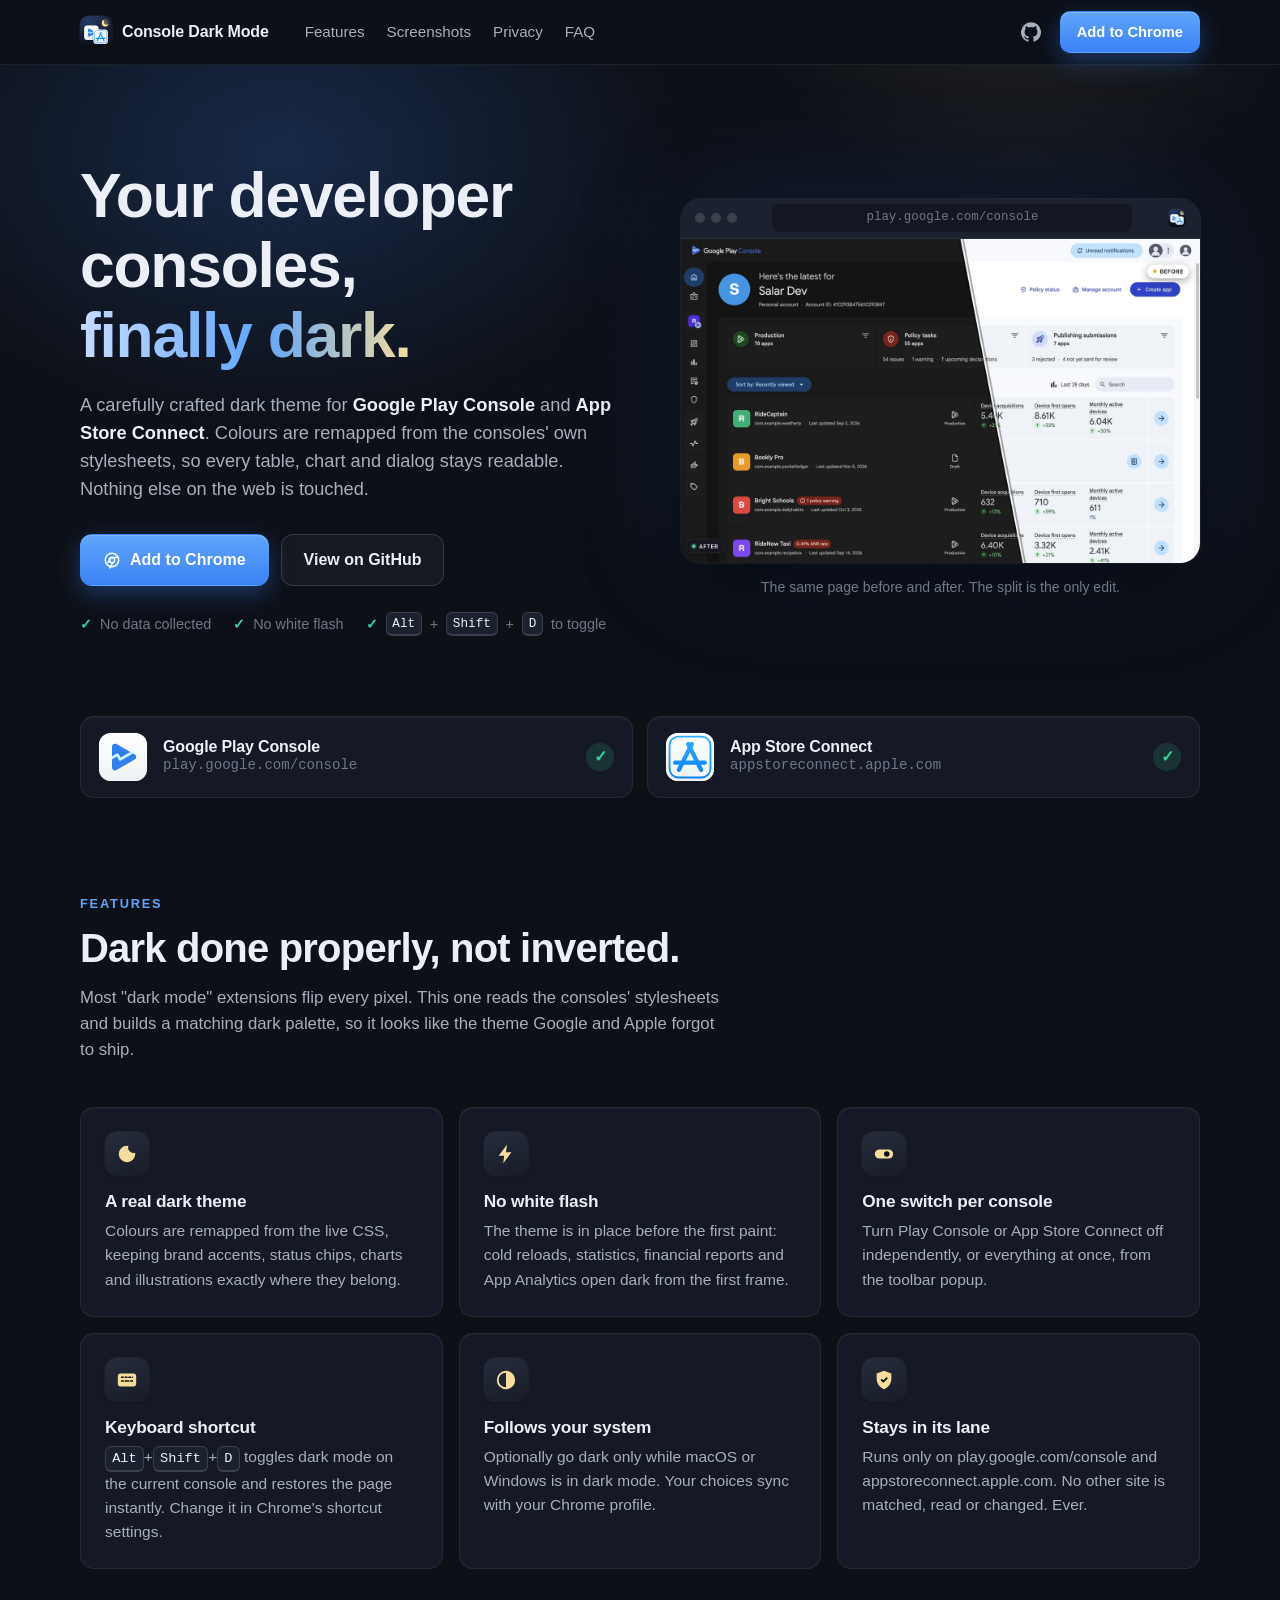
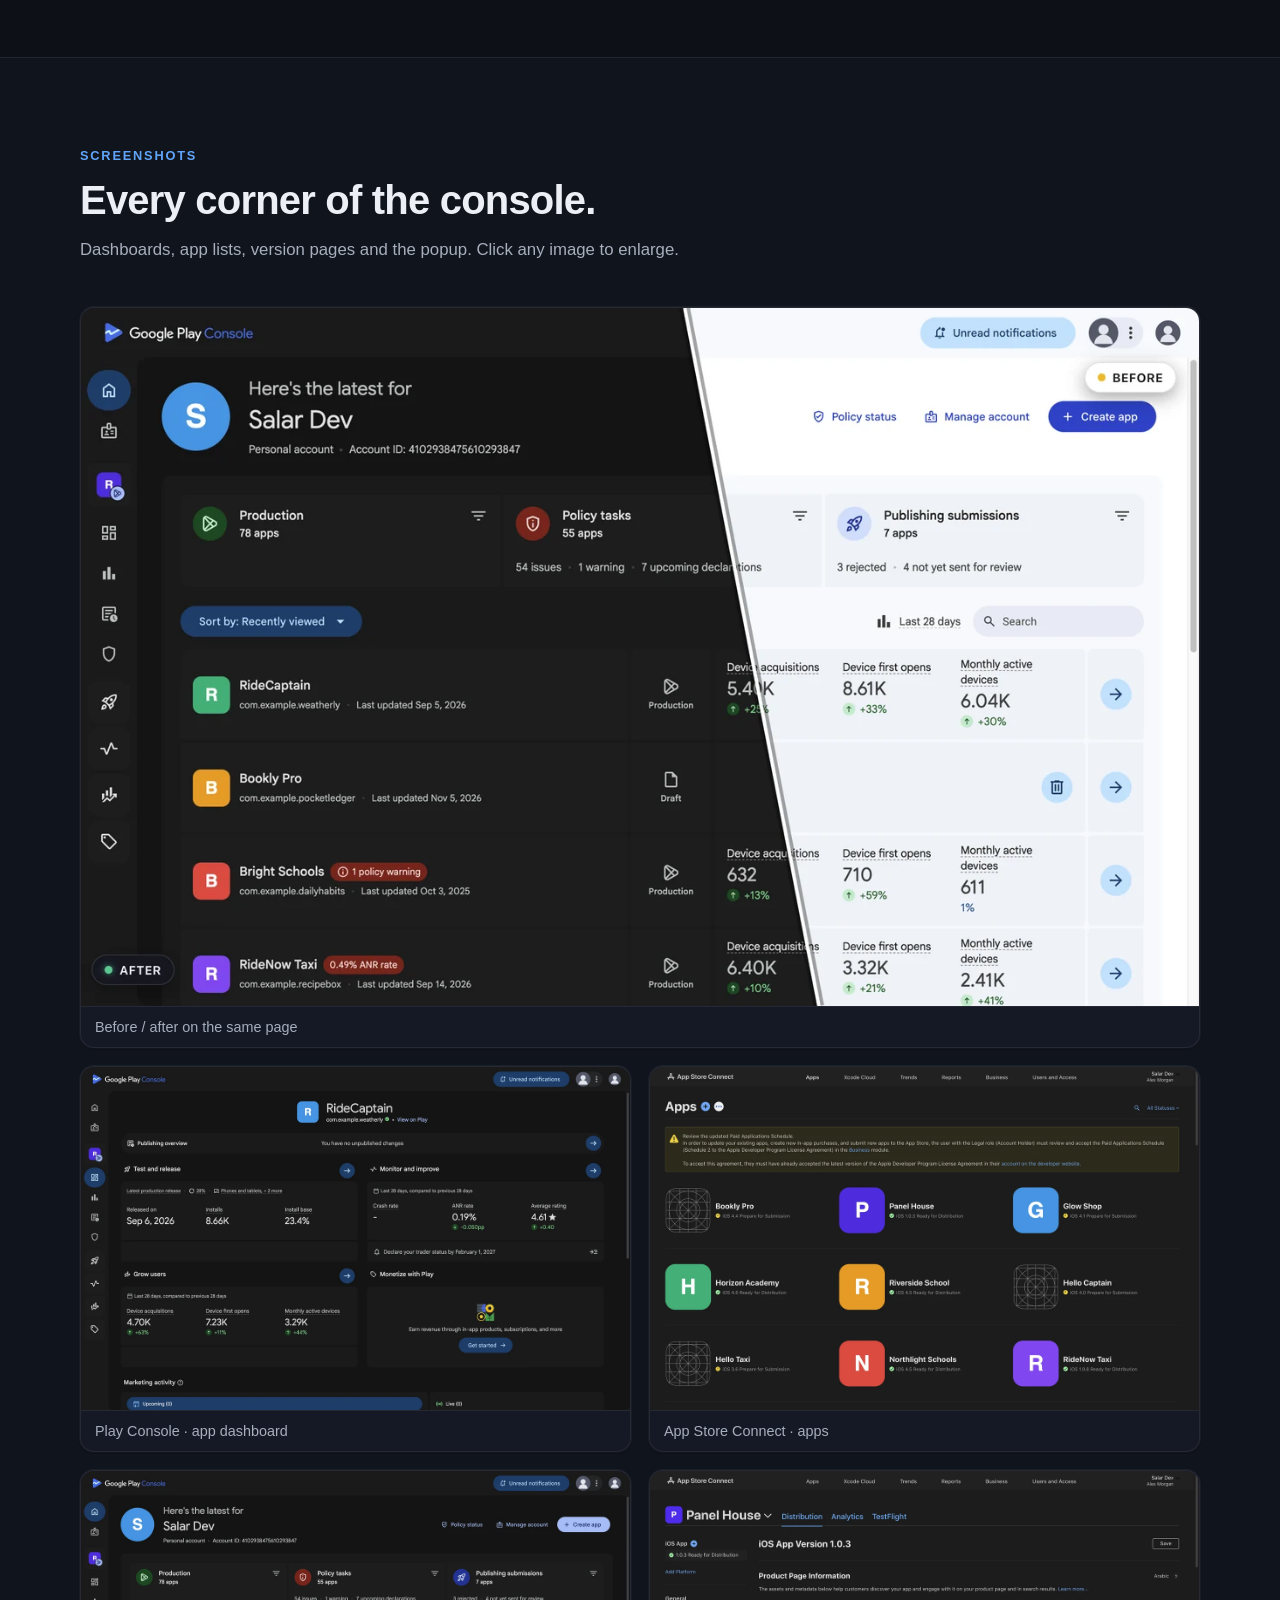
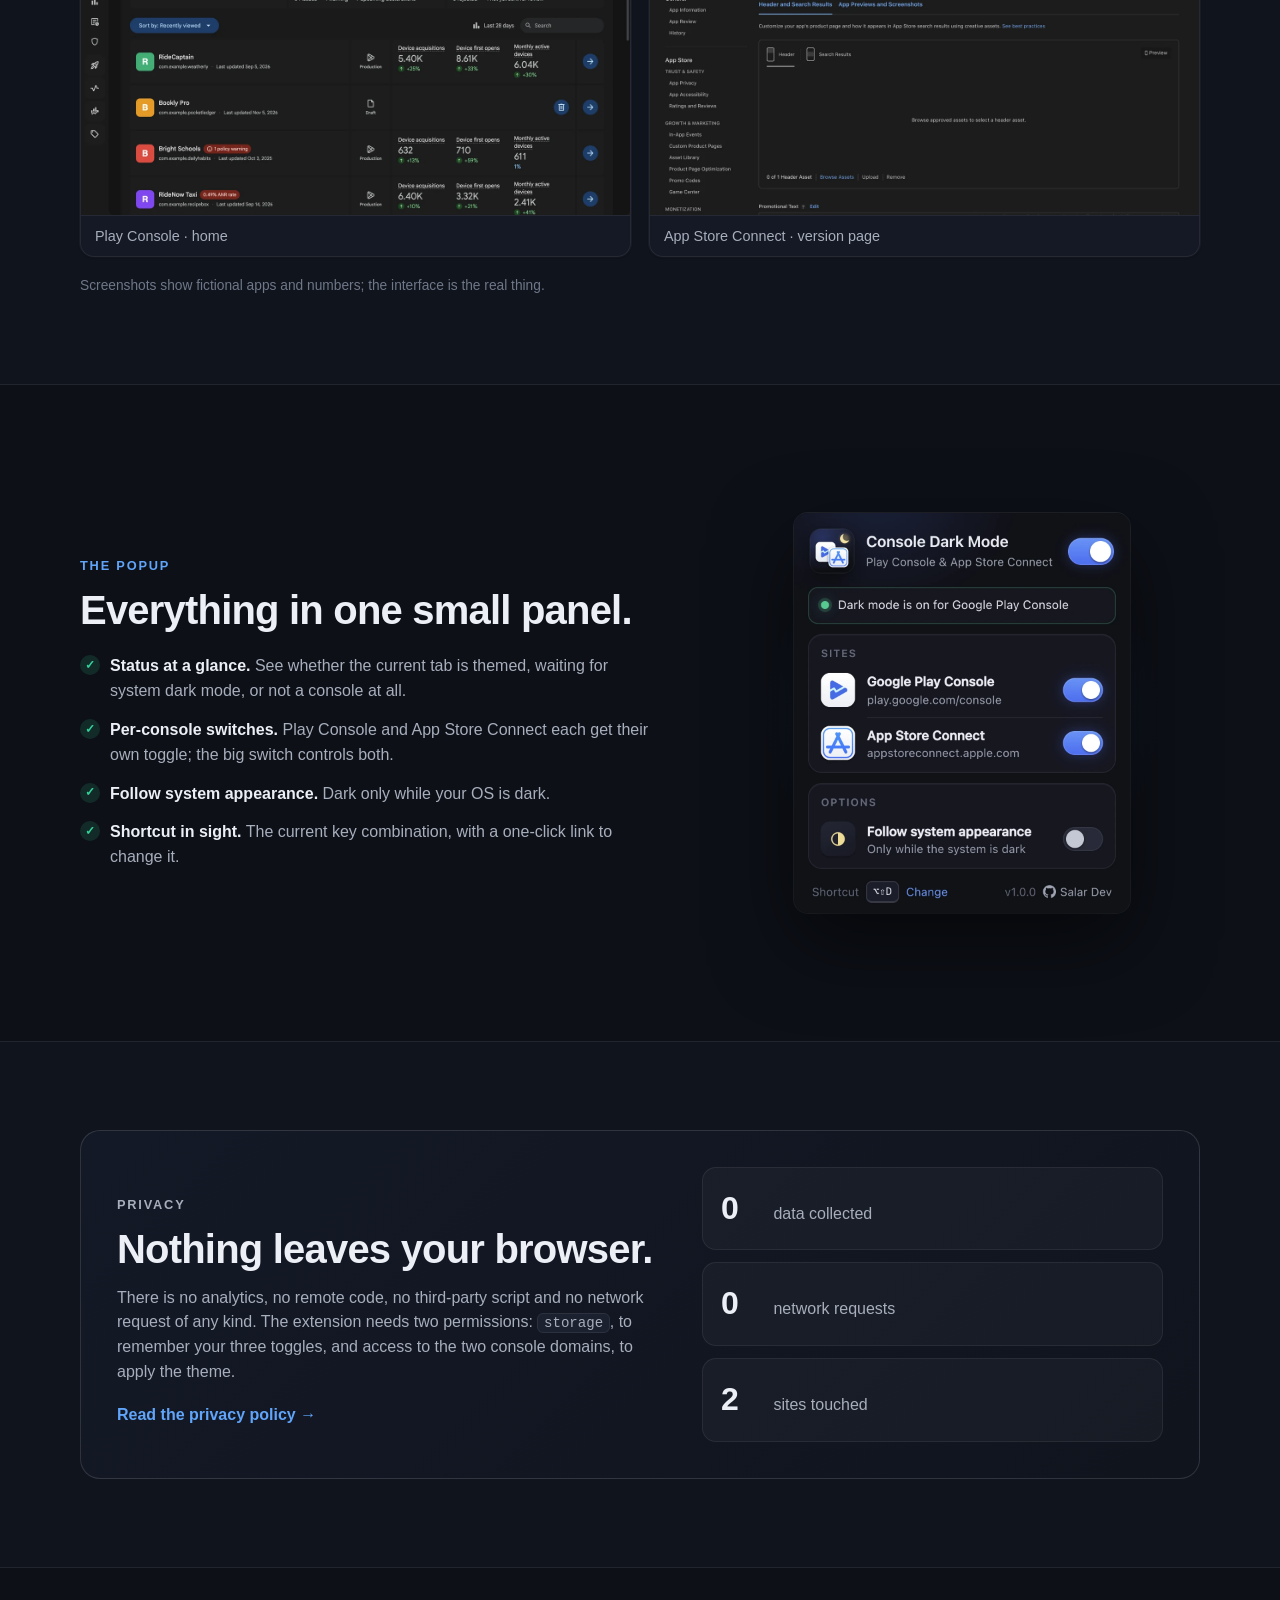
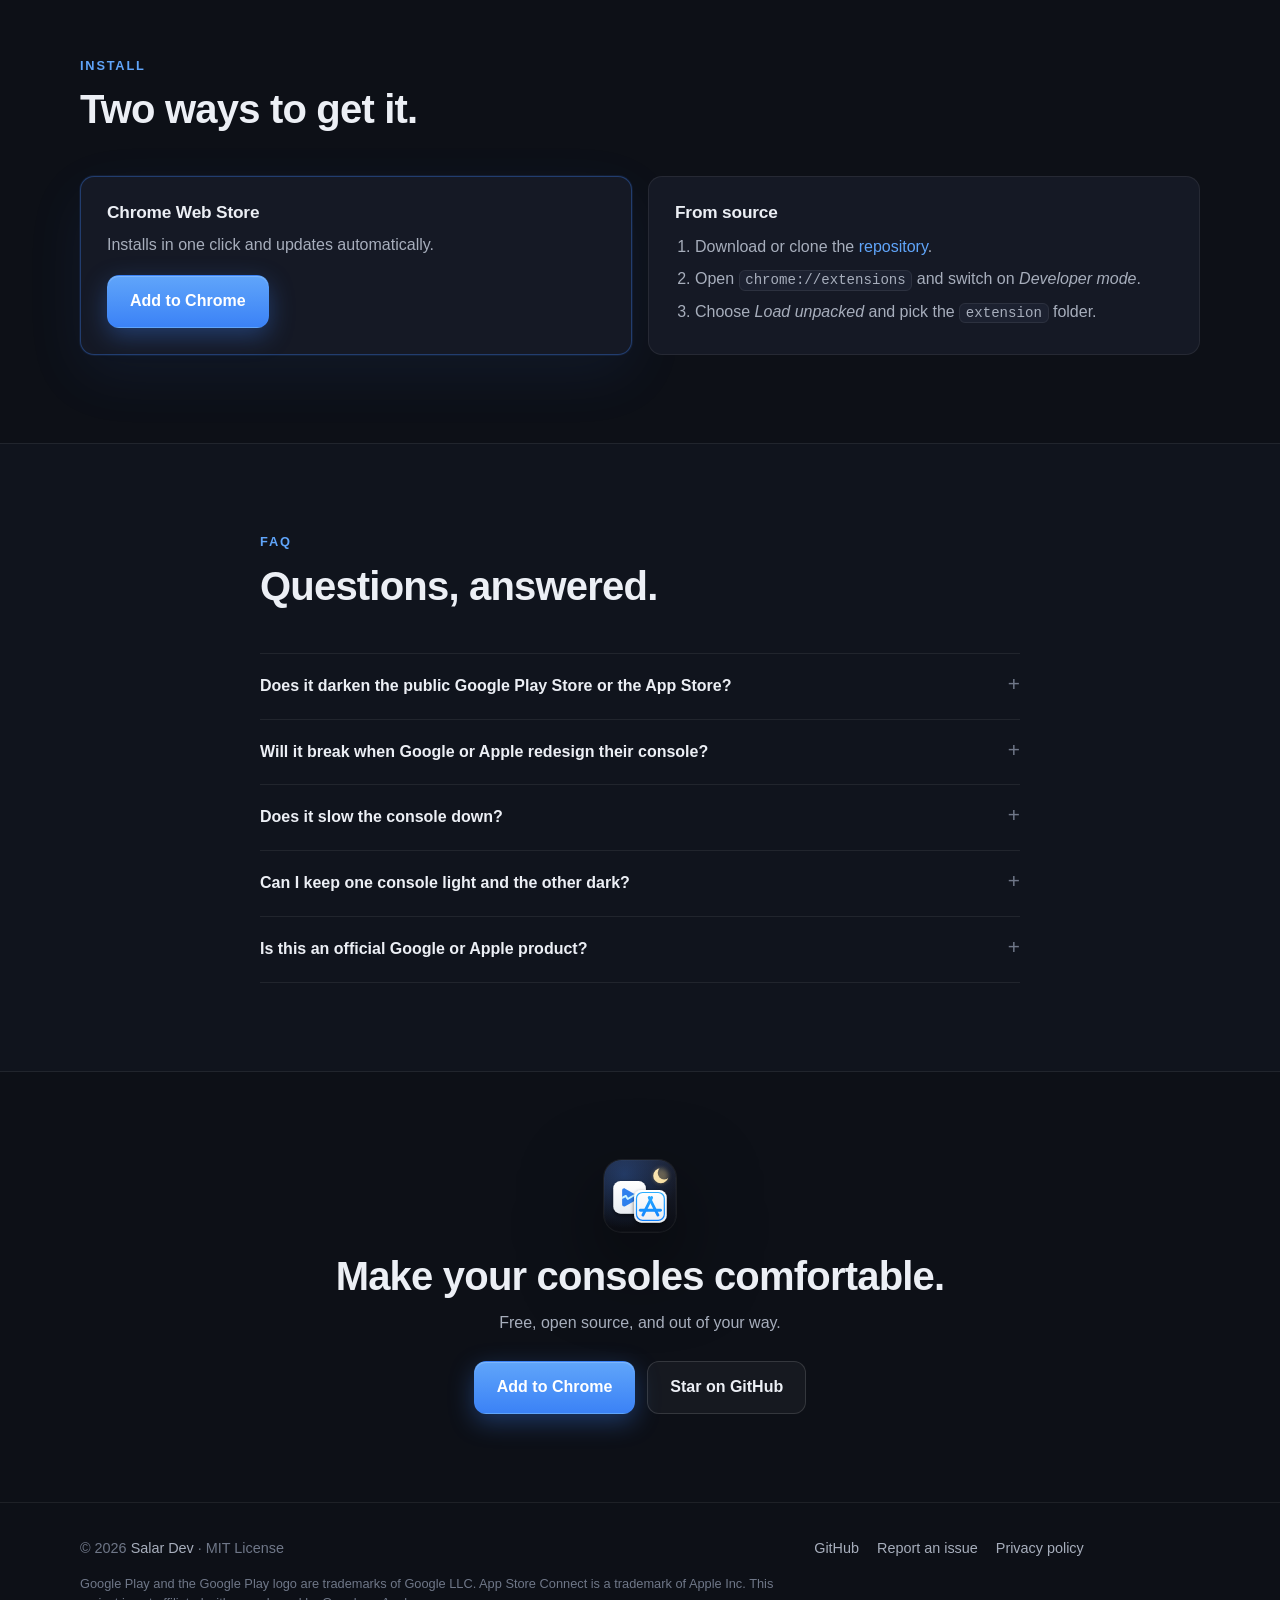
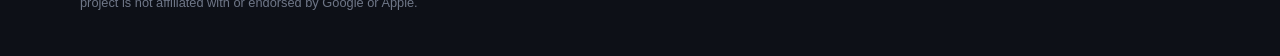
==== commit dfa6128d: "Point the website's Add to Chrome buttons at the store listing" ====
--- a/docs/index.html
+++ b/docs/index.html
@@ -1,5 +1,5 @@
 <!doctype html>
-<html lang="en" data-store-url="">
+<html lang="en" data-store-url="https://chromewebstore.google.com/detail/dark-mode-for-play-consol/onhgocpclfamcmeemabpammbldjncaae">
 <head>
   <meta charset="utf-8">
   <meta name="viewport" content="width=device-width, initial-scale=1">
@@ -42,7 +42,7 @@
       <a class="icon-link" href="https://github.com/salar-dev/console-dark-mode" target="_blank" rel="noopener" aria-label="GitHub repository">
         <svg viewBox="0 0 16 16" width="20" height="20" aria-hidden="true" fill="currentColor"><path d="M8 .2a8 8 0 0 0-2.53 15.59c.4.07.55-.17.55-.38v-1.49c-2.23.48-2.7-.95-2.7-.95-.36-.92-.89-1.17-.89-1.17-.72-.5.06-.49.06-.49.8.06 1.23.83 1.23.83.71 1.22 1.87.87 2.33.66.07-.52.28-.87.5-1.07-1.78-.2-3.64-.89-3.64-3.95 0-.87.31-1.59.82-2.15-.08-.2-.36-1.02.08-2.12 0 0 .67-.21 2.2.82a7.6 7.6 0 0 1 4 0c1.53-1.03 2.2-.82 2.2-.82.44 1.1.16 1.92.08 2.12.51.56.82 1.28.82 2.15 0 3.07-1.87 3.75-3.65 3.95.29.25.54.73.54 1.48v2.2c0 .21.15.46.55.38A8 8 0 0 0 8 .2z"/></svg>
       </a>
-      <a class="btn btn--primary btn--sm js-store" href="#install">Add to Chrome</a>
+      <a class="btn btn--primary btn--sm js-store" href="https://chromewebstore.google.com/detail/dark-mode-for-play-consol/onhgocpclfamcmeemabpammbldjncaae" target="_blank" rel="noopener">Add to Chrome</a>
     </div>
   </div>
 </header>
@@ -56,7 +56,7 @@
         <h1>Your developer consoles,<br><em>finally dark.</em></h1>
         <p class="lead">A carefully crafted dark theme for <strong>Google Play Console</strong> and <strong>App Store Connect</strong>. Colours are remapped from the consoles' own stylesheets, so every table, chart and dialog stays readable. Nothing else on the web is touched.</p>
         <div class="hero__cta">
-          <a class="btn btn--primary js-store" href="#install">
+          <a class="btn btn--primary js-store" href="https://chromewebstore.google.com/detail/dark-mode-for-play-consol/onhgocpclfamcmeemabpammbldjncaae" target="_blank" rel="noopener">
             <svg viewBox="0 0 24 24" width="18" height="18" aria-hidden="true" fill="none" stroke="currentColor" stroke-width="2" stroke-linecap="round" stroke-linejoin="round"><circle cx="12" cy="12" r="9"/><circle cx="12" cy="12" r="3.5"/><path d="M12 8.5h8.2M6.6 15.6l4.1-7.1M13.3 15.5l-4.1 7"/></svg>
             Add to Chrome
           </a>
@@ -232,8 +232,8 @@
       <div class="install">
         <article class="install__card install__card--store">
           <h3>Chrome Web Store</h3>
-          <p class="js-store-copy">The listing is on its way. This button will light up the moment it is live.</p>
-          <a class="btn btn--primary js-store" href="#install">Add to Chrome</a>
+          <p class="js-store-copy">Installs in one click and updates automatically.</p>
+          <a class="btn btn--primary js-store" href="https://chromewebstore.google.com/detail/dark-mode-for-play-consol/onhgocpclfamcmeemabpammbldjncaae" target="_blank" rel="noopener">Add to Chrome</a>
         </article>
         <article class="install__card">
           <h3>From source</h3>
@@ -284,7 +284,7 @@
       <h2>Make your consoles comfortable.</h2>
       <p>Free, open source, and out of your way.</p>
       <div class="hero__cta hero__cta--center">
-        <a class="btn btn--primary js-store" href="#install">Add to Chrome</a>
+        <a class="btn btn--primary js-store" href="https://chromewebstore.google.com/detail/dark-mode-for-play-consol/onhgocpclfamcmeemabpammbldjncaae" target="_blank" rel="noopener">Add to Chrome</a>
         <a class="btn btn--ghost" href="https://github.com/salar-dev/console-dark-mode" target="_blank" rel="noopener">Star on GitHub</a>
       </div>
     </div>
